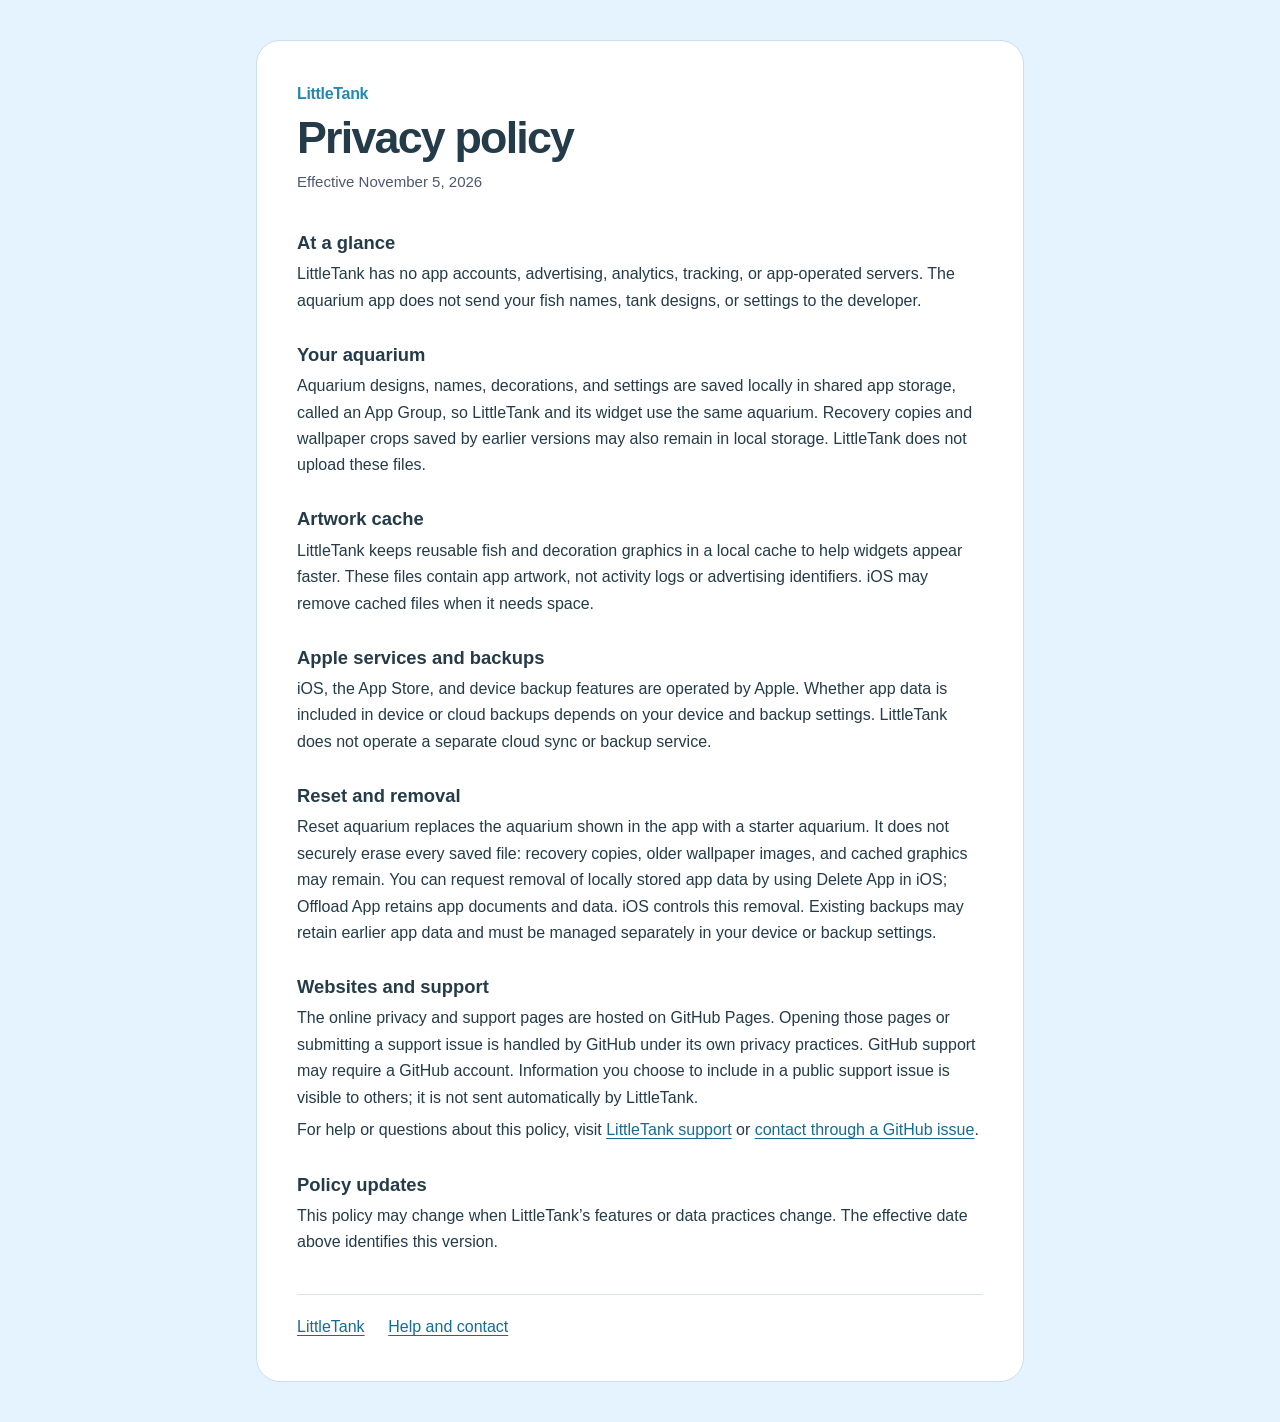
==== privacy/index.html @ 6334b360 "Publish LittleTank privacy and support site" ====
<!doctype html>
<html lang="en">
<head>
  <meta charset="utf-8">
  <meta name="viewport" content="width=device-width, initial-scale=1">
  <meta name="description" content="LittleTank privacy policy: local aquarium storage, widget artwork, backups, removal, and support.">
  <meta name="color-scheme" content="light">
  <title>LittleTank Privacy Policy</title>
  <style>
    :root { color-scheme: light; font-family: -apple-system, BlinkMacSystemFont, "Segoe UI", sans-serif; color: #243b49; background: #e4f3ff; }
    * { box-sizing: border-box; }
    body { margin: 0; line-height: 1.65; }
    main { max-width: 48rem; margin: 2.5rem auto; padding: 2.5rem; background: #fff; border: 1px solid #cbdfea; border-radius: 1.5rem; }
    header { margin-bottom: 2.25rem; }
    .brand { margin: 0 0 .3rem; font-weight: 700; color: #2588b3; letter-spacing: -.02em; }
    h1 { margin: 0; font-size: clamp(2rem, 6vw, 2.8rem); line-height: 1.15; letter-spacing: -.04em; }
    .effective { color: #4e5872; font-size: .94rem; }
    section { margin-top: 1.8rem; }
    h2 { margin: 0 0 .4rem; font-size: 1.15rem; line-height: 1.3; }
    p { margin: .4rem 0 0; }
    a { color: #146b96; text-underline-offset: .16em; }
    a:hover { color: #0b435f; }
    a:focus-visible { outline: 3px solid #243b49; outline-offset: 4px; border-radius: 2px; }
    footer { margin-top: 2.4rem; padding-top: 1.2rem; border-top: 1px solid #dbe7ee; }
    footer a + a { margin-left: 1.2rem; }
    @media (max-width: 560px) { main { margin: 0; padding: 1.6rem; border: 0; border-radius: 0; } }
  </style>
</head>
<body>
  <main>
    <header>
      <p class="brand">LittleTank</p>
      <h1>Privacy policy</h1>
      <p class="effective">Effective <time datetime="2026-11-05">November 5, 2026</time></p>
    </header>

    <section aria-labelledby="overview">
      <h2 id="overview">At a glance</h2>
      <p>LittleTank has no app accounts, advertising, analytics, tracking, or app-operated servers. The aquarium app does not send your fish names, tank designs, or settings to the developer.</p>
    </section>

    <section aria-labelledby="aquarium">
      <h2 id="aquarium">Your aquarium</h2>
      <p>Aquarium designs, names, decorations, and settings are saved locally in shared app storage, called an App Group, so LittleTank and its widget use the same aquarium. Recovery copies and wallpaper crops saved by earlier versions may also remain in local storage. LittleTank does not upload these files.</p>
    </section>

    <section aria-labelledby="artwork">
      <h2 id="artwork">Artwork cache</h2>
      <p>LittleTank keeps reusable fish and decoration graphics in a local cache to help widgets appear faster. These files contain app artwork, not activity logs or advertising identifiers. iOS may remove cached files when it needs space.</p>
    </section>

    <section aria-labelledby="backups">
      <h2 id="backups">Apple services and backups</h2>
      <p>iOS, the App Store, and device backup features are operated by Apple. Whether app data is included in device or cloud backups depends on your device and backup settings. LittleTank does not operate a separate cloud sync or backup service.</p>
    </section>

    <section aria-labelledby="removal">
      <h2 id="removal">Reset and removal</h2>
      <p>Reset aquarium replaces the aquarium shown in the app with a starter aquarium. It does not securely erase every saved file: recovery copies, older wallpaper images, and cached graphics may remain. You can request removal of locally stored app data by using Delete App in iOS; Offload App retains app documents and data. iOS controls this removal. Existing backups may retain earlier app data and must be managed separately in your device or backup settings.</p>
    </section>

    <section aria-labelledby="support">
      <h2 id="support">Websites and support</h2>
      <p>The online privacy and support pages are hosted on GitHub Pages. Opening those pages or submitting a support issue is handled by GitHub under its own privacy practices. GitHub support may require a GitHub account. Information you choose to include in a public support issue is visible to others; it is not sent automatically by LittleTank.</p>
      <p>For help or questions about this policy, visit <a href="https://casstao1.github.io/littletank-site/support/">LittleTank support</a> or <a href="https://github.com/casstao1/littletank-site/issues/new">contact through a GitHub issue</a>.</p>
    </section>

    <section aria-labelledby="updates">
      <h2 id="updates">Policy updates</h2>
      <p>This policy may change when LittleTank’s features or data practices change. The effective date above identifies this version.</p>
    </section>

    <footer>
      <a href="https://casstao1.github.io/littletank-site/">LittleTank</a>
      <a href="https://casstao1.github.io/littletank-site/support/">Help and contact</a>
    </footer>
  </main>
</body>
</html>
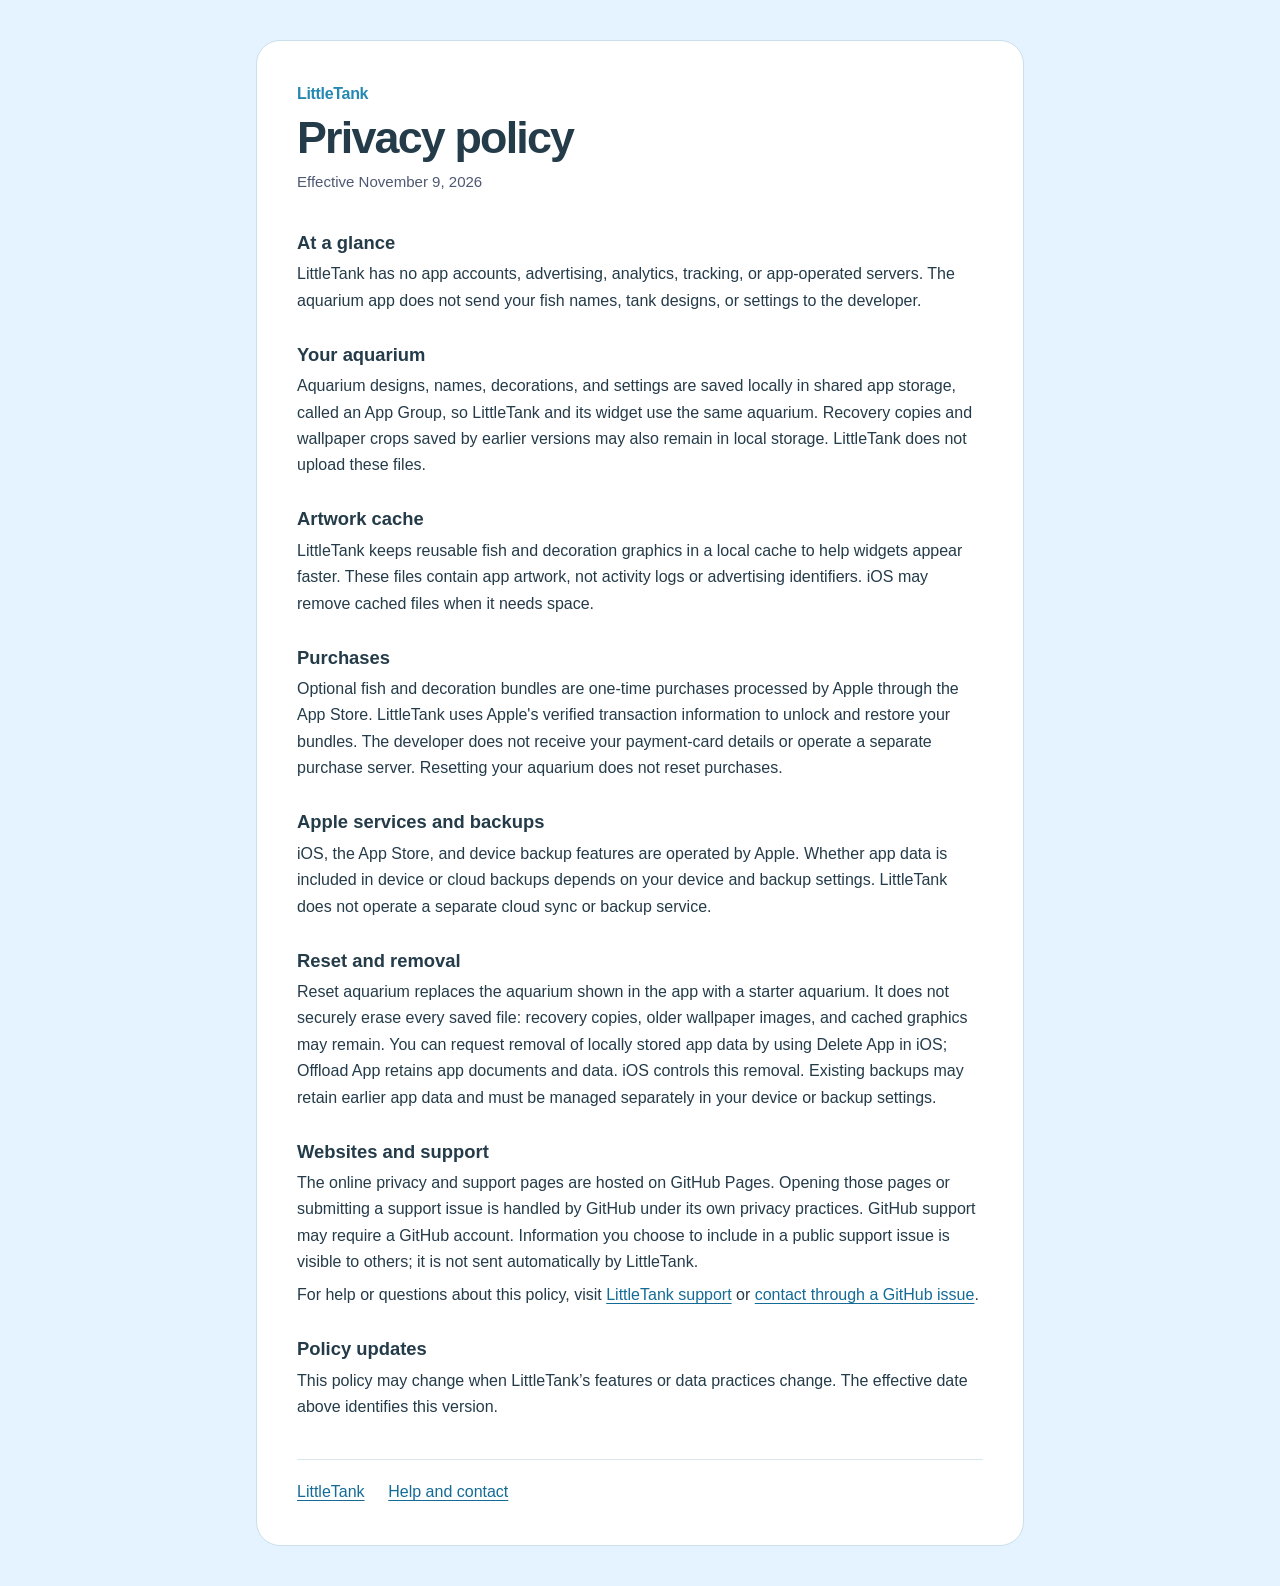
==== commit 3b6737b0: "Update privacy policy for optional bundle purchases" ====
--- a/privacy/index.html
+++ b/privacy/index.html
@@ -31,7 +31,7 @@
     <header>
       <p class="brand">LittleTank</p>
       <h1>Privacy policy</h1>
-      <p class="effective">Effective <time datetime="2026-11-05">November 5, 2026</time></p>
+      <p class="effective">Effective <time datetime="2026-11-09">November 9, 2026</time></p>
     </header>
 
     <section aria-labelledby="overview">
@@ -47,6 +47,11 @@
     <section aria-labelledby="artwork">
       <h2 id="artwork">Artwork cache</h2>
       <p>LittleTank keeps reusable fish and decoration graphics in a local cache to help widgets appear faster. These files contain app artwork, not activity logs or advertising identifiers. iOS may remove cached files when it needs space.</p>
+    </section>
+
+    <section aria-labelledby="purchases">
+      <h2 id="purchases">Purchases</h2>
+      <p>Optional fish and decoration bundles are one-time purchases processed by Apple through the App Store. LittleTank uses Apple's verified transaction information to unlock and restore your bundles. The developer does not receive your payment-card details or operate a separate purchase server. Resetting your aquarium does not reset purchases.</p>
     </section>
 
     <section aria-labelledby="backups">
